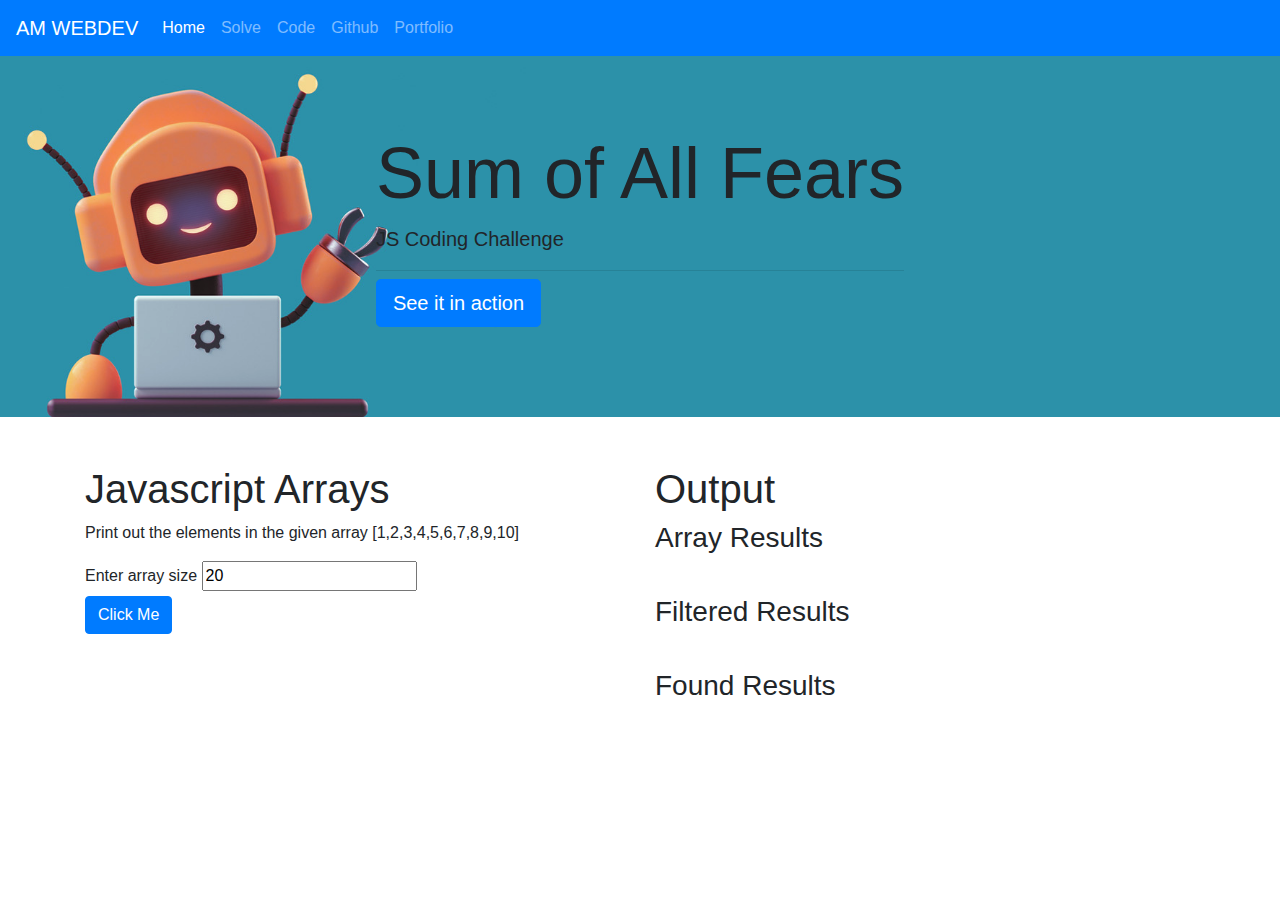
==== index.html @ 737cff0f "first commit" ====
<!doctype html>
<html lang="en">

<head>
 <title>Sum of All Fears</title>
 <!-- Required meta tags -->
 <meta charset="utf-8">
 <meta name="viewport" content="width=device-width, initial-scale=1, shrink-to-fit=no">

 <!-- Bootstrap CSS -->
 <link rel="stylesheet" href="https://stackpath.bootstrapcdn.com/bootstrap/4.3.1/css/bootstrap.min.css"
  integrity="sha384-ggOyR0iXCbMQv3Xipma34MD+dH/1fQ784/j6cY/iJTQUOhcWr7x9JvoRxT2MZw1T" crossorigin="anonymous">
 <link rel="stylesheet" href="css/siteStyle.css">
</head>

<body>

 <nav class="navbar navbar-expand-sm navbar-dark bg-primary">
  <a class="navbar-brand" href="#">AM WEBDEV</a>
  <button class="navbar-toggler d-lg-none" type="button" data-toggle="collapse" data-target="#collapsibleNavId"
   aria-controls="collapsibleNavId" aria-expanded="false" aria-label="Toggle navigation"></button>
  <div class="collapse navbar-collapse" id="collapsibleNavId">
   <ul class="navbar-nav mr-auto mt-2 mt-lg-0">
    <li class="nav-item active">
     <a class="nav-link" href="index.html">Home <span class="sr-only">(current)</span></a>
    </li>
    <li class="nav-item">
     <a class="nav-link" href="solve.html">Solve</a>
    </li>
    <li class="nav-item">
     <a class="nav-link" href="code.html">Code</a>
    </li>
    <li class="nav-item">
     <a class="nav-link" href="#">Github</a>
    </li>
    <li class="nav-item">
     <a class="nav-link" href="#">Portfolio</a>
    </li>
   </ul>
  </div>
 </nav>

 <header class="jumbotron jumbotron-fluid">
  <div class="container hero">
   <div>

    <h1 class="display-3">Sum of All Fears</h1>
    <p class="lead">JS Coding Challenge</p>
    <hr class="my-2">
    <p class="lead">
     <a class="btn btn-primary btn-lg" href="solve.html" role="button">See it in action</a>
    </p>
   </div>
  </div>
 </header>

 <main class="container pt-3">
  <div class="row">
   <div class="col-md">
    <h1>Javascript Arrays</h1>
    <p>Print out the elements in the given array [1,2,3,4,5,6,7,8,9,10]</p>
    <label for="arraySize">Enter array size</label>
    <input type="number" id="arraySize" value=20>
    <br>
    <button id="btnSubmit" class="btn btn-primary">Click Me</button>
   </div>
   <div class="col-md">
    <h1>Output</h1>
    <h3>Array Results</h3>
    <p id="results"></p>
    <br>
    <h3>Filtered Results</h3>
    <p id="results2"></p>
    <br>
    <h3>Found Results</h3>
    <p id="results3"></p>
   </div>
  </div>
 </main>

 <!-- Optional JavaScript -->
 <!-- jQuery first, then Popper.js, then Bootstrap JS -->
 <script src="https://code.jquery.com/jquery-3.3.1.slim.min.js"
  integrity="sha384-q8i/X+965DzO0rT7abK41JStQIAqVgRVzpbzo5smXKp4YfRvH+8abtTE1Pi6jizo" crossorigin="anonymous"></script>
 <script src="https://cdnjs.cloudflare.com/ajax/libs/popper.js/1.14.7/umd/popper.min.js"
  integrity="sha384-UO2eT0CpHqdSJQ6hJty5KVphtPhzWj9WO1clHTMGa3JDZwrnQq4sF86dIHNDz0W1" crossorigin="anonymous"></script>
 <script src="https://stackpath.bootstrapcdn.com/bootstrap/4.3.1/js/bootstrap.min.js"
  integrity="sha384-JjSmVgyd0p3pXB1rRibZUAYoIIy6OrQ6VrjIEaFf/nJGzIxFDsf4x0xIM+B07jRM" crossorigin="anonymous"></script>
 <script src="js/siteJS.js"></script>
</body>

</html>
---- css/siteStyle.css ----
header {
 background-color: #329cb2;
}

@media (min-width: 768px) {

 header {
  background-image: url("/img/SoAF_Header_Image.png");
  background-repeat: no-repeat;
  background-size: cover;
  background-position: fixed;
 }

 .hero {
  margin: 0 auto;
  overflow: hidden;
  padding: 10px 0;
  align-items: center;
  justify-content: center;
  display: flex;
 }
}
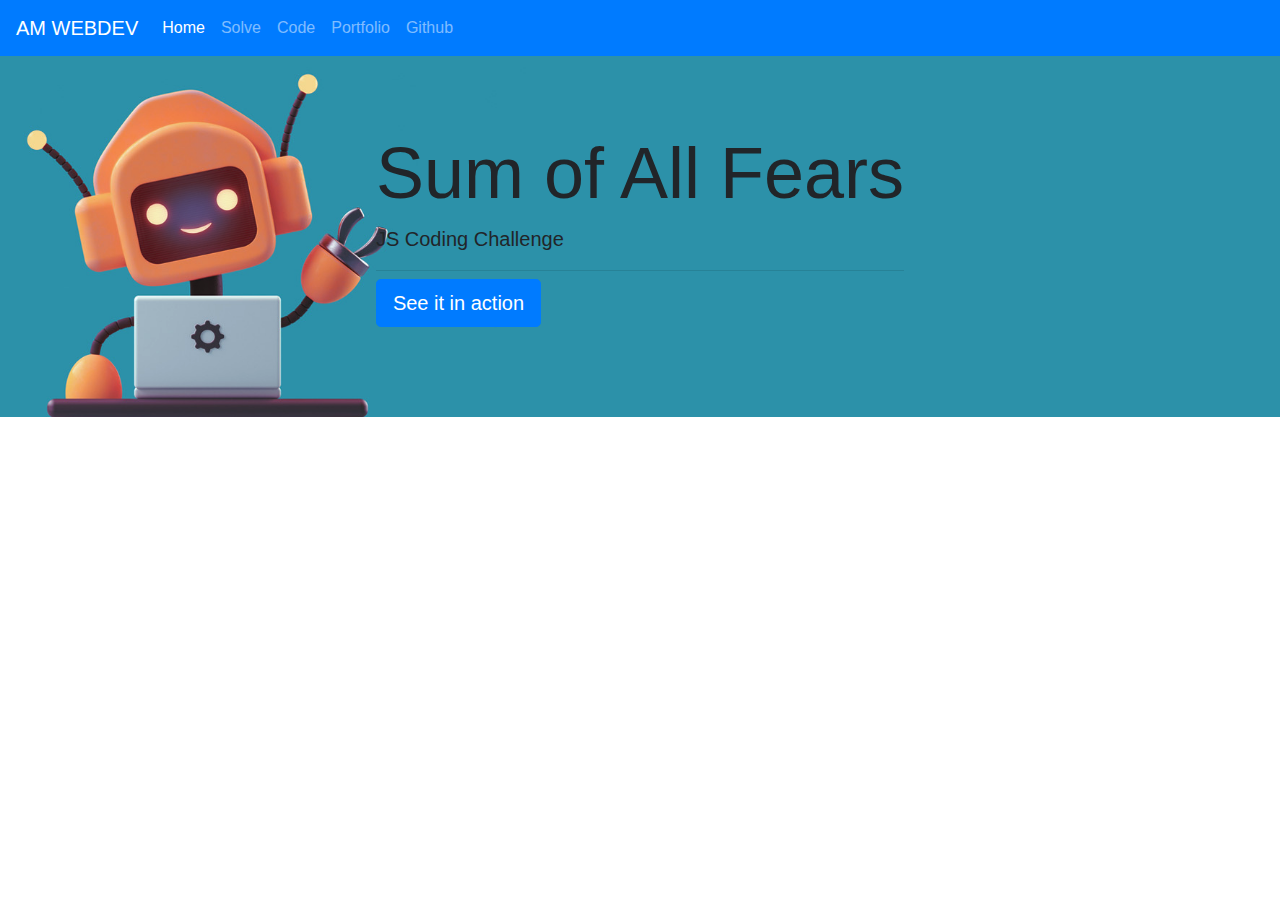
==== commit 167ff5e6: "styling changes" ====
--- a/index.html
+++ b/index.html
@@ -31,10 +31,10 @@
      <a class="nav-link" href="code.html">Code</a>
     </li>
     <li class="nav-item">
-     <a class="nav-link" href="#">Github</a>
+     <a class="nav-link" href="https://alex-sumofallfears.netlify.app/" target="_blank">Portfolio</a>
     </li>
     <li class="nav-item">
-     <a class="nav-link" href="#">Portfolio</a>
+     <a class="nav-link" href="https://github.com/maldoalex/SumOfAllFears" target="_blank">Github</a>
     </li>
    </ul>
   </div>
@@ -54,30 +54,6 @@
   </div>
  </header>
 
- <main class="container pt-3">
-  <div class="row">
-   <div class="col-md">
-    <h1>Javascript Arrays</h1>
-    <p>Print out the elements in the given array [1,2,3,4,5,6,7,8,9,10]</p>
-    <label for="arraySize">Enter array size</label>
-    <input type="number" id="arraySize" value=20>
-    <br>
-    <button id="btnSubmit" class="btn btn-primary">Click Me</button>
-   </div>
-   <div class="col-md">
-    <h1>Output</h1>
-    <h3>Array Results</h3>
-    <p id="results"></p>
-    <br>
-    <h3>Filtered Results</h3>
-    <p id="results2"></p>
-    <br>
-    <h3>Found Results</h3>
-    <p id="results3"></p>
-   </div>
-  </div>
- </main>
-
  <!-- Optional JavaScript -->
  <!-- jQuery first, then Popper.js, then Bootstrap JS -->
  <script src="https://code.jquery.com/jquery-3.3.1.slim.min.js"
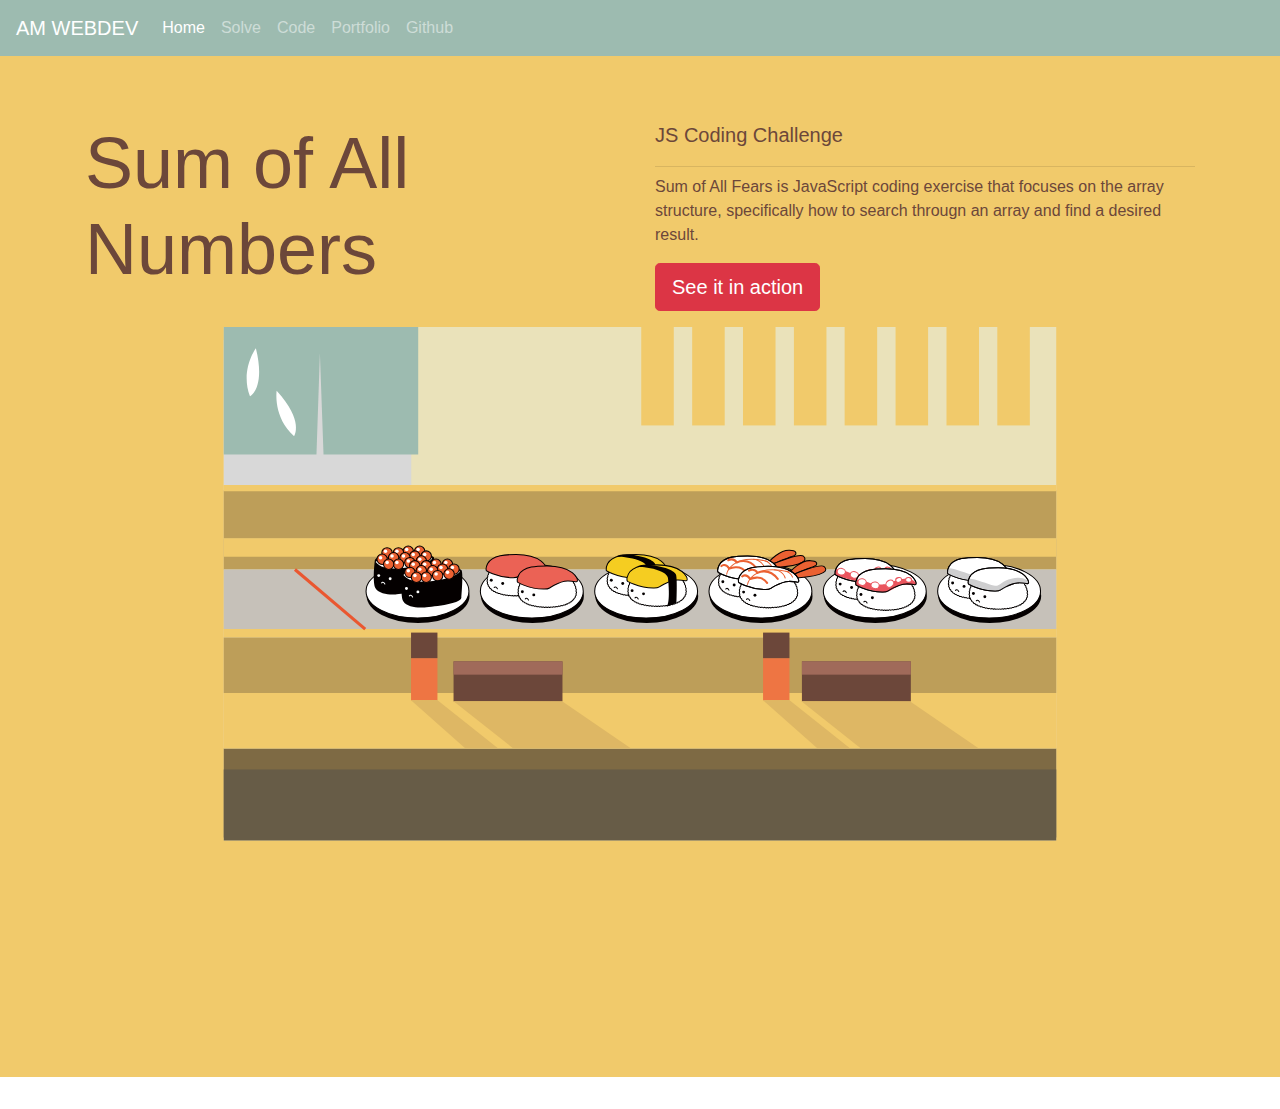
==== commit 584796e6: "styling" ====
--- a/index.html
+++ b/index.html
@@ -2,7 +2,7 @@
 <html lang="en">
 
 <head>
- <title>Sum of All Fears</title>
+ <title>Sum of All Numbers</title>
  <!-- Required meta tags -->
  <meta charset="utf-8">
  <meta name="viewport" content="width=device-width, initial-scale=1, shrink-to-fit=no">
@@ -15,8 +15,8 @@
 
 <body>
 
- <nav class="navbar navbar-expand-sm navbar-dark bg-primary">
-  <a class="navbar-brand" href="#">AM WEBDEV</a>
+ <nav class="navbar navbar-expand-sm navbar-dark">
+  <a class="navbar-brand" href="index.html">AM WEBDEV</a>
   <button class="navbar-toggler d-lg-none" type="button" data-toggle="collapse" data-target="#collapsibleNavId"
    aria-controls="collapsibleNavId" aria-expanded="false" aria-label="Toggle navigation"></button>
   <div class="collapse navbar-collapse" id="collapsibleNavId">
@@ -40,19 +40,34 @@
   </div>
  </nav>
 
- <header class="jumbotron jumbotron-fluid">
-  <div class="container hero">
-   <div>
+ <!-- Jumbotron Section -->
+ <div class="jumbotron jumbotron-fluid">
+  <div class="container">
+   <div class="row">
+    <div class="col-md-6">
+     <h1 class="display-3">Sum of All Numbers</h1>
+    </div>
 
-    <h1 class="display-3">Sum of All Fears</h1>
-    <p class="lead">JS Coding Challenge</p>
-    <hr class="my-2">
-    <p class="lead">
-     <a class="btn btn-primary btn-lg" href="solve.html" role="button">See it in action</a>
-    </p>
+    <div class="col-md-6">
+     <p class="lead">JS Coding Challenge</p>
+     <hr class="my-2">
+     <p>Sum of All Fears is JavaScript coding exercise that focuses on the array structure, specifically how to search
+      througn an array and find a desired result.</p>
+     <p class="lead">
+      <a class="btn btn-danger btn-lg" href="solve.html" role="button">See it in action</a>
+     </p>
+    </div>
+   </div>
+
+
+
+   <div class="row">
+    <div class="col-md-12">
+     <img width="100%" height="75%" src="/img/sushibelt.svg" alt="">
+    </div>
    </div>
   </div>
- </header>
+ </div>
 
  <!-- Optional JavaScript -->
  <!-- jQuery first, then Popper.js, then Bootstrap JS -->
--- a/css/siteStyle.css
+++ b/css/siteStyle.css
@@ -1,22 +1,15 @@
-header {
- background-color: #329cb2;
+.jumbotron {
+ background-color: #F1CA6B;
+ background-size: cover;
+ color: #6C473A;
 }
 
-@media (min-width: 768px) {
+.navbar {
+ background-color: #9DBBB0;
+}
 
- header {
-  background-image: url("/img/SoAF_Header_Image.png");
-  background-repeat: no-repeat;
-  background-size: cover;
-  background-position: fixed;
- }
-
- .hero {
-  margin: 0 auto;
-  overflow: hidden;
-  padding: 10px 0;
-  align-items: center;
-  justify-content: center;
-  display: flex;
- }
+.solve {
+ background-color: #F1CA6B;
+ background-size: cover;
+ color: #6C473A;
 }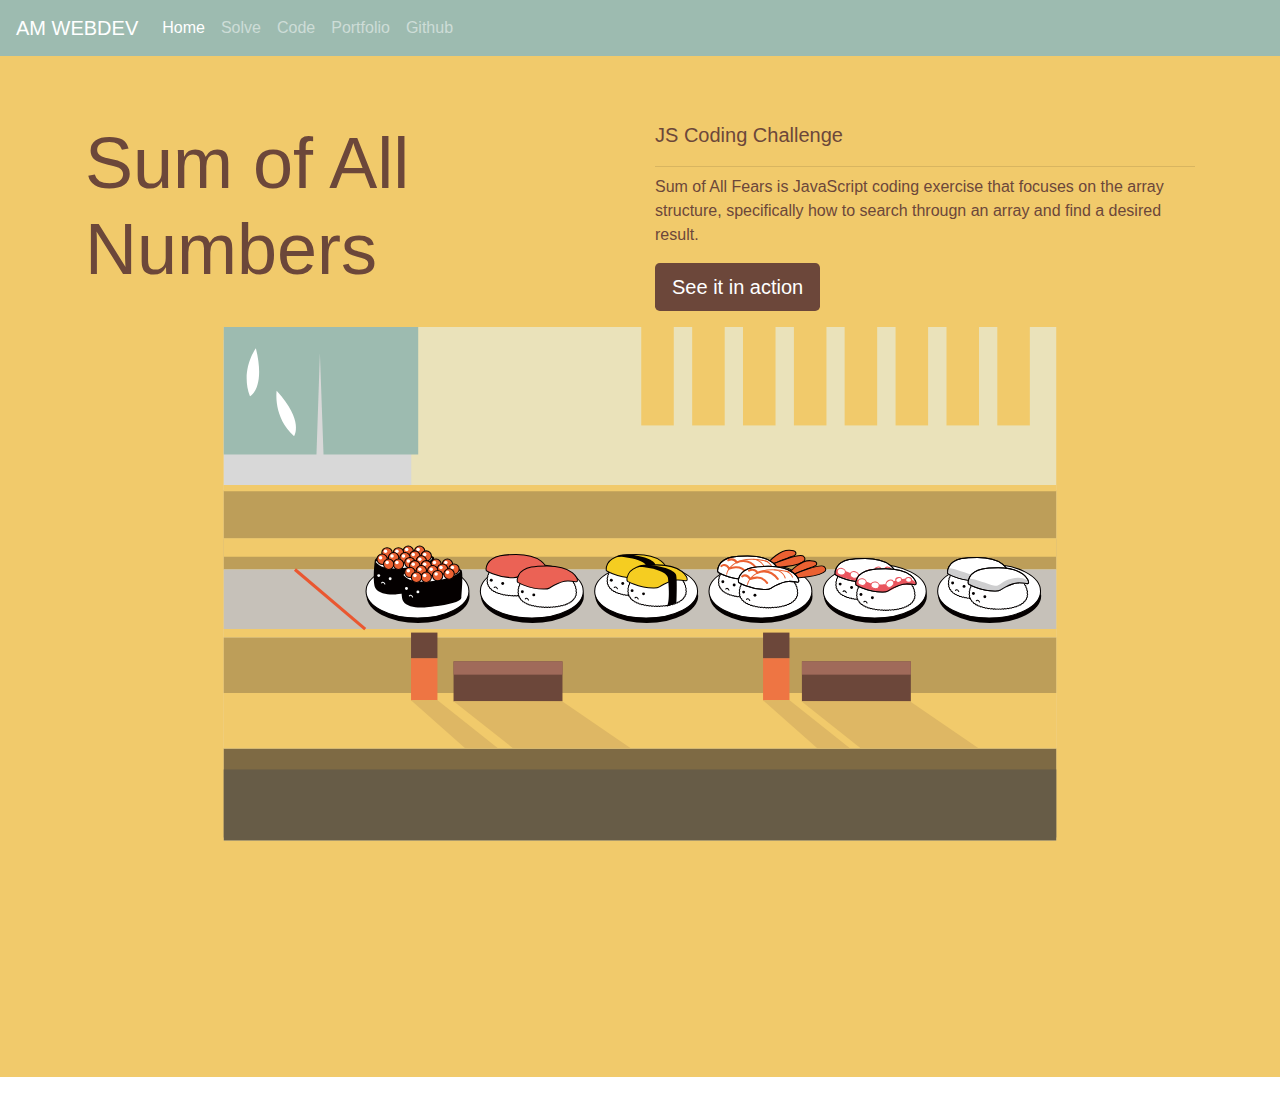
==== commit c88675d5: "btn color" ====
--- a/index.html
+++ b/index.html
@@ -54,7 +54,7 @@
      <p>Sum of All Fears is JavaScript coding exercise that focuses on the array structure, specifically how to search
       througn an array and find a desired result.</p>
      <p class="lead">
-      <a class="btn btn-danger btn-lg" href="solve.html" role="button">See it in action</a>
+      <a class="btn btn-lg text-white" href="solve.html" role="button">See it in action</a>
      </p>
     </div>
    </div>
--- a/css/siteStyle.css
+++ b/css/siteStyle.css
@@ -12,4 +12,8 @@
  background-color: #F1CA6B;
  background-size: cover;
  color: #6C473A;
+}
+
+.btn {
+ background-color: #6C473A;
 }